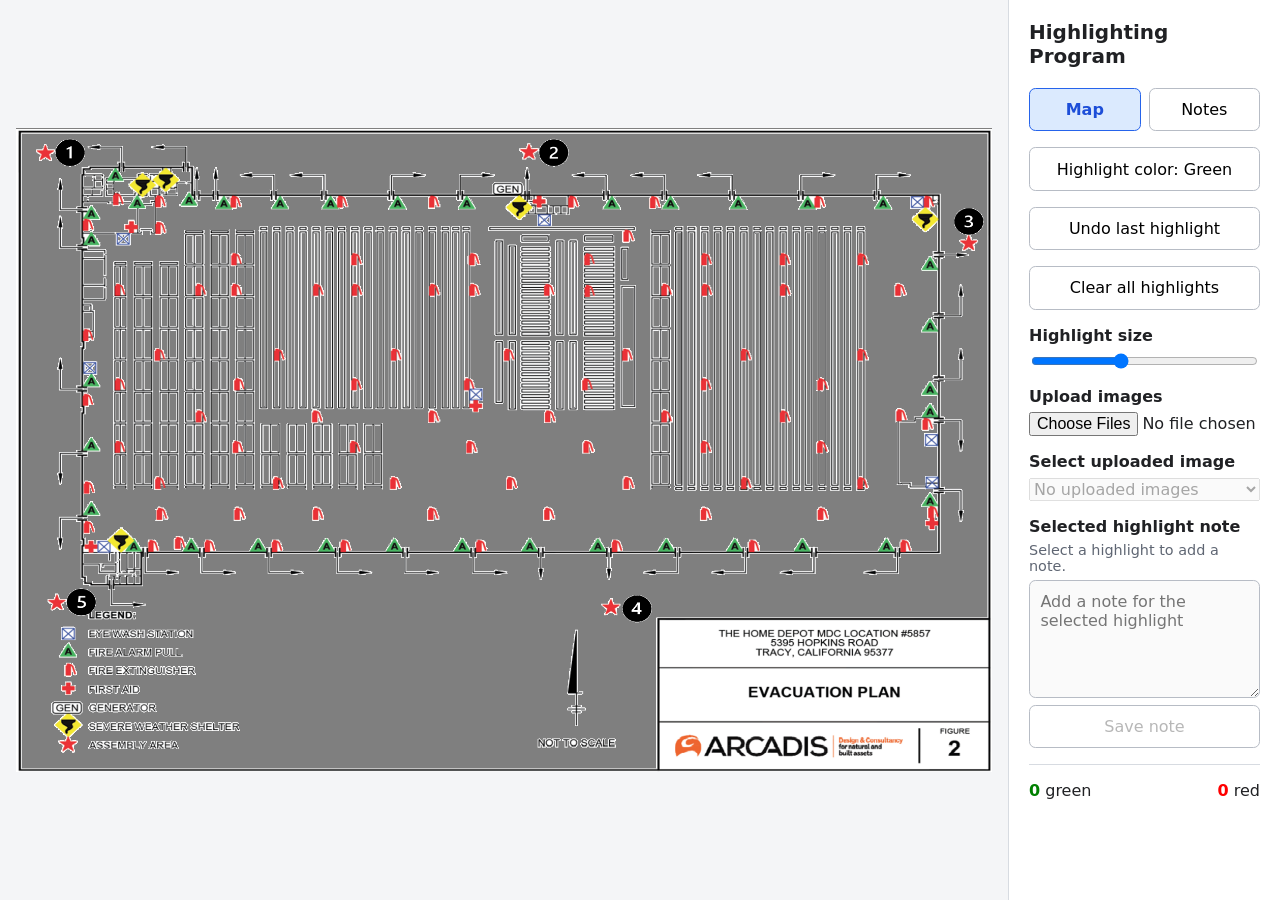
==== index.html @ 97bebf68 "Add highlight notes workflow" ====
<!doctype html>
<html lang="en">
  <head>
    <meta charset="UTF-8" />
    <meta name="viewport" content="width=device-width, initial-scale=1.0" />
    <meta
      name="description"
      content="Mark points of interest on a floor plan or uploaded image."
    />
    <title>Highlighting Program</title>
    <link rel="stylesheet" href="styles.css" />
    <script src="script.js" defer></script>
  </head>
  <body>
    <main class="app">
      <section class="map-container" aria-label="Interactive map">
        <div class="map-frame">
          <img src="assets/firemap.png" alt="Fire extinguisher map" id="map" />
          <div id="highlights" aria-label="Highlights"></div>
          <div id="cursor-preview" aria-hidden="true"></div>
        </div>
      </section>

      <aside class="controls" aria-label="Highlight controls">
        <h1>Highlighting Program</h1>

        <div class="tabs" role="tablist" aria-label="Sidebar views">
          <button
            class="tab-button active"
            id="map-tab"
            type="button"
            role="tab"
            aria-controls="map-panel"
            aria-selected="true"
          >
            Map
          </button>
          <button
            class="tab-button"
            id="notes-tab"
            type="button"
            role="tab"
            aria-controls="notes-panel"
            aria-selected="false"
          >
            Notes
          </button>
        </div>

        <div class="tab-panel active" id="map-panel" role="tabpanel" aria-labelledby="map-tab">
          <button id="toggle-color" type="button">Highlight color: Green</button>
          <button id="undo-highlight" type="button">Undo last highlight</button>
          <button id="clear-highlights" type="button">Clear all highlights</button>

          <div class="field">
            <label for="size">Highlight size</label>
            <input value="45" type="range" id="size" min="10" max="100" />
          </div>

          <div class="field">
            <label for="file">Upload images</label>
            <input type="file" id="file" accept="image/png, image/jpeg" multiple />
          </div>

          <div class="field">
            <label for="pictures">Select uploaded image</label>
            <select id="pictures" disabled>
              <option value="">No uploaded images</option>
            </select>
          </div>

          <div class="field note-editor">
            <label for="highlight-note">Selected highlight note</label>
            <p id="selected-highlight-label">Select a highlight to add a note.</p>
            <textarea
              id="highlight-note"
              rows="5"
              placeholder="Add a note for the selected highlight"
              disabled
            ></textarea>
            <button id="save-note" type="button" disabled>Save note</button>
          </div>

          <p class="counter" aria-live="polite">
            <span><strong class="green-text" id="green-count">0</strong> green</span>
            <span><strong class="red-text" id="red-count">0</strong> red</span>
          </p>
        </div>

        <div class="tab-panel" id="notes-panel" role="tabpanel" aria-labelledby="notes-tab" hidden>
          <h2>Highlight Notes</h2>
          <p class="helper-text">Select a note to locate its circle on the map.</p>
          <div id="notes-list" class="notes-list" aria-live="polite"></div>
        </div>
      </aside>
    </main>
  </body>
</html>
---- styles.css ----
:root {
  color: #202124;
  font-family: system-ui, sans-serif;
  background: #f4f5f7;
}

* {
  box-sizing: border-box;
}

body {
  margin: 0;
}

button,
input,
select,
textarea {
  font: inherit;
}

button,
select,
input[type="file"] {
  width: 100%;
}

button {
  padding: 0.7rem 0.9rem;
  border: 1px solid #b7bcc5;
  border-radius: 0.4rem;
  background: #fff;
  cursor: pointer;
}

button:hover {
  background: #eef1f5;
}

textarea {
  width: 100%;
  resize: vertical;
  border: 1px solid #b7bcc5;
  border-radius: 0.4rem;
  padding: 0.65rem;
}

.app {
  display: grid;
  grid-template-columns: minmax(0, 1fr) 17rem;
  min-height: 100vh;
}

.map-container {
  display: grid;
  place-items: center;
  min-width: 0;
  padding: 1rem;
  overflow: auto;
}

.map-frame {
  position: relative;
  display: inline-block;
  max-width: 100%;
  line-height: 0;
  cursor: crosshair;
}

#map {
  display: block;
  max-width: 100%;
  max-height: calc(100vh - 2rem);
  width: auto;
  height: auto;
}

#highlights,
#cursor-preview {
  position: absolute;
  inset: 0;
}

#highlights {
  overflow: hidden;
}

.highlight,
#cursor-preview {
  border-radius: 50%;
}

.highlight {
  position: absolute;
  transform: translate(-50%, -50%);
  background: green;
  opacity: 0.5;
  pointer-events: auto;
  cursor: pointer;
}

.highlight.red {
  background: red;
}

.highlight.selected {
  outline: 3px solid #111827;
  outline-offset: 3px;
  opacity: 0.75;
}

.highlight.has-note::after {
  content: "";
  position: absolute;
  top: -0.35rem;
  right: -0.35rem;
  width: 0.7rem;
  height: 0.7rem;
  border: 2px solid #fff;
  border-radius: 50%;
  background: #f59e0b;
}

.highlight.located {
  animation: pulse-location 900ms ease-out 2;
}

#cursor-preview {
  display: none;
  inset: auto;
  transform: translate(-50%, -50%);
  background: rgb(0 0 0 / 45%);
  pointer-events: none;
}

.controls {
  display: flex;
  flex-direction: column;
  gap: 1rem;
  padding: 1.25rem;
  border-left: 1px solid #d7dbe1;
  background: #fff;
}

.controls h1 {
  margin: 0 0 0.25rem;
  font-size: 1.25rem;
}

.tabs {
  display: grid;
  grid-template-columns: 1fr 1fr;
  gap: 0.5rem;
}

.tab-button.active {
  border-color: #2563eb;
  background: #dbeafe;
  color: #1d4ed8;
  font-weight: 700;
}

.tab-panel {
  display: none;
  flex-direction: column;
  gap: 1rem;
}

.tab-panel.active {
  display: flex;
}

.tab-panel h2 {
  margin: 0;
  font-size: 1.05rem;
}

.field {
  display: grid;
  gap: 0.4rem;
}

.field label {
  font-weight: 600;
}

.note-editor p,
.helper-text,
.empty-state {
  margin: 0;
  color: #5f6673;
  font-size: 0.9rem;
}

.notes-list {
  display: grid;
  gap: 0.75rem;
}

.note-card {
  display: grid;
  gap: 0.35rem;
  text-align: left;
}

.note-title {
  font-weight: 700;
}

.note-body {
  color: #374151;
  overflow-wrap: anywhere;
}

.counter {
  display: flex;
  justify-content: space-between;
  margin: auto 0 0;
  padding-top: 1rem;
  border-top: 1px solid #d7dbe1;
}

.green-text {
  color: green;
}

.red-text {
  color: red;
}

@keyframes pulse-location {
  0%,
  100% {
    box-shadow: 0 0 0 0 rgb(37 99 235 / 70%);
  }

  50% {
    box-shadow: 0 0 0 1rem rgb(37 99 235 / 0%);
  }
}

@media (max-width: 700px) {
  .app {
    grid-template-columns: 1fr;
  }

  .controls {
    border-top: 1px solid #d7dbe1;
    border-left: 0;
  }

  #map {
    max-height: 70vh;
  }
}
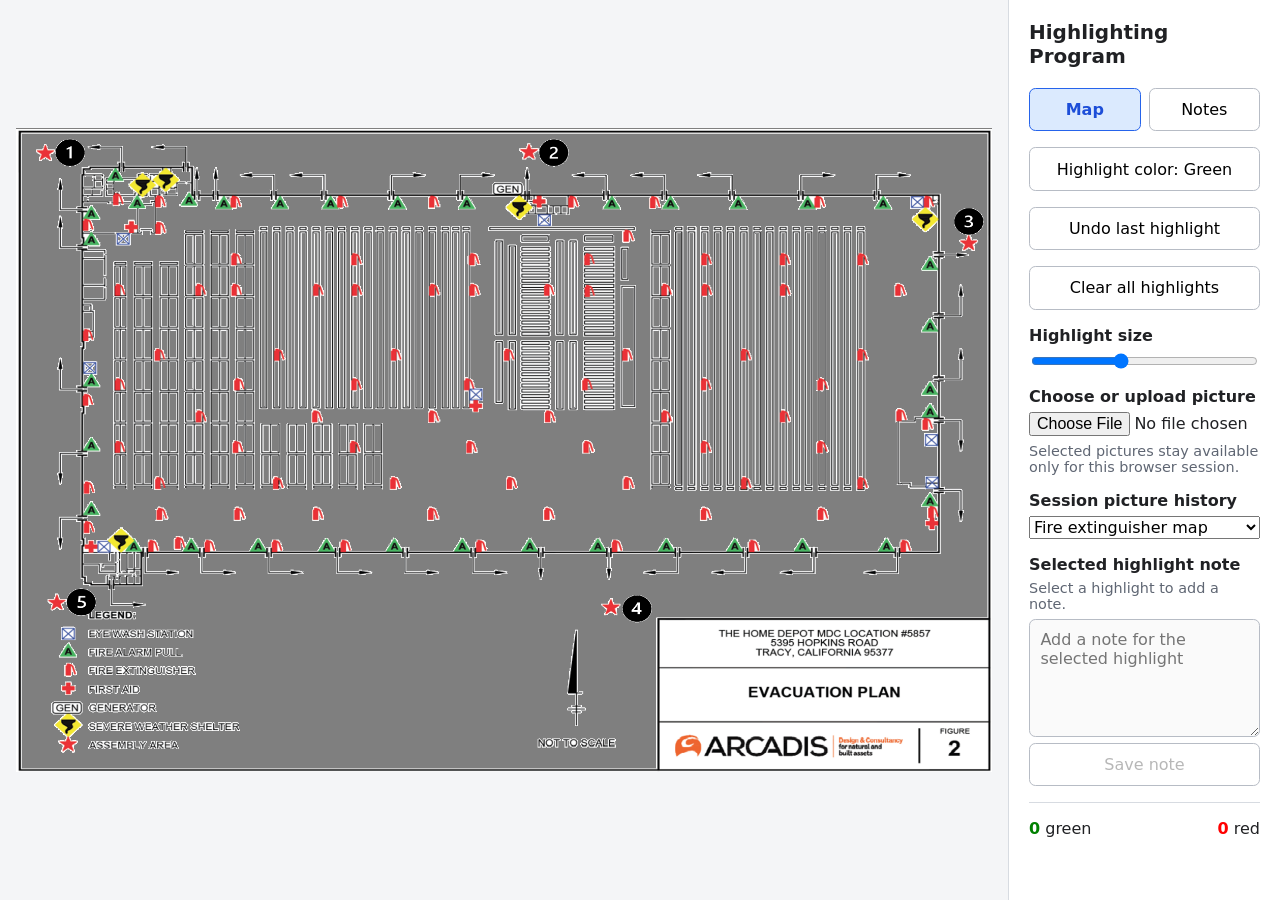
==== commit a5572130: "Use session-only picture history" ====
--- a/index.html
+++ b/index.html
@@ -58,14 +58,15 @@
           </div>
 
           <div class="field">
-            <label for="file">Upload images</label>
-            <input type="file" id="file" accept="image/png, image/jpeg" multiple />
+            <label for="file">Choose or upload picture</label>
+            <input type="file" id="file" accept="image/*" />
+            <p class="helper-text">Selected pictures stay available only for this browser session.</p>
           </div>
 
           <div class="field">
-            <label for="pictures">Select uploaded image</label>
+            <label for="pictures">Session picture history</label>
             <select id="pictures" disabled>
-              <option value="">No uploaded images</option>
+              <option value="">No pictures displayed this session</option>
             </select>
           </div>
 
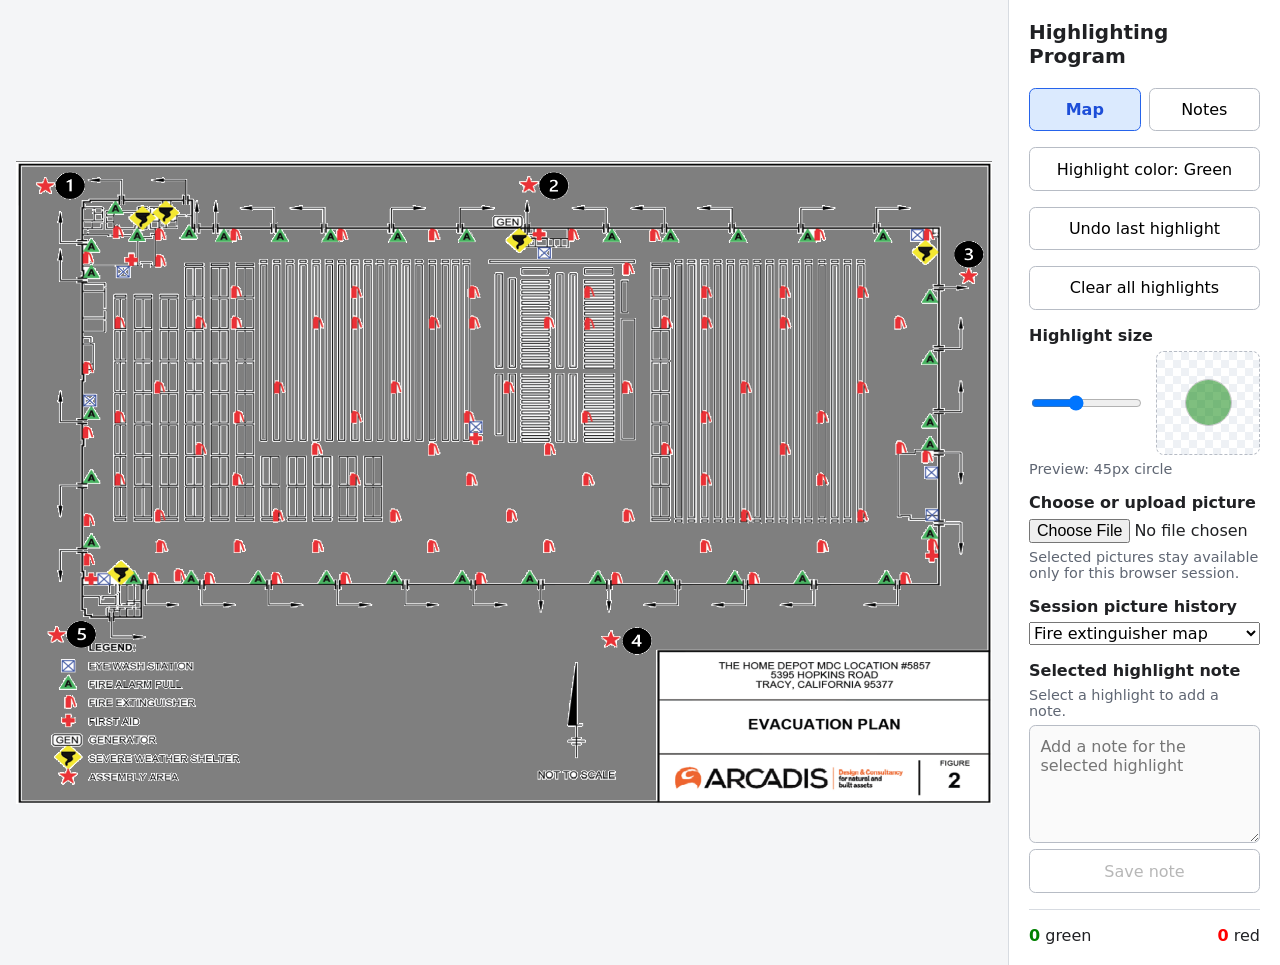
==== commit 1c90f792: "Add highlight size preview" ====
--- a/index.html
+++ b/index.html
@@ -54,7 +54,15 @@
 
           <div class="field">
             <label for="size">Highlight size</label>
-            <input value="45" type="range" id="size" min="10" max="100" />
+            <div class="size-control">
+              <input value="45" type="range" id="size" min="10" max="100" />
+              <div class="size-preview-wrap" aria-hidden="true">
+                <div id="size-preview"></div>
+              </div>
+            </div>
+            <p class="helper-text">
+              Preview: <span id="size-value">45</span>px circle
+            </p>
           </div>
 
           <div class="field">
--- a/styles.css
+++ b/styles.css
@@ -184,6 +184,45 @@
   font-weight: 600;
 }
 
+.size-control {
+  display: grid;
+  grid-template-columns: minmax(0, 1fr) 6.5rem;
+  align-items: center;
+  gap: 0.75rem;
+}
+
+.size-preview-wrap {
+  display: grid;
+  place-items: center;
+  width: 6.5rem;
+  height: 6.5rem;
+  border: 1px dashed #b7bcc5;
+  border-radius: 0.5rem;
+  background:
+    linear-gradient(45deg, #eef1f5 25%, transparent 25%),
+    linear-gradient(-45deg, #eef1f5 25%, transparent 25%),
+    linear-gradient(45deg, transparent 75%, #eef1f5 75%),
+    linear-gradient(-45deg, transparent 75%, #eef1f5 75%);
+  background-position:
+    0 0,
+    0 0.5rem,
+    0.5rem -0.5rem,
+    -0.5rem 0;
+  background-size: 1rem 1rem;
+}
+
+#size-preview {
+  width: 45px;
+  height: 45px;
+  border-radius: 50%;
+  background: rgb(0 128 0 / 50%);
+  outline: 1px solid rgb(0 0 0 / 20%);
+}
+
+#size-preview.red {
+  background: rgb(255 0 0 / 50%);
+}
+
 .note-editor p,
 .helper-text,
 .empty-state {
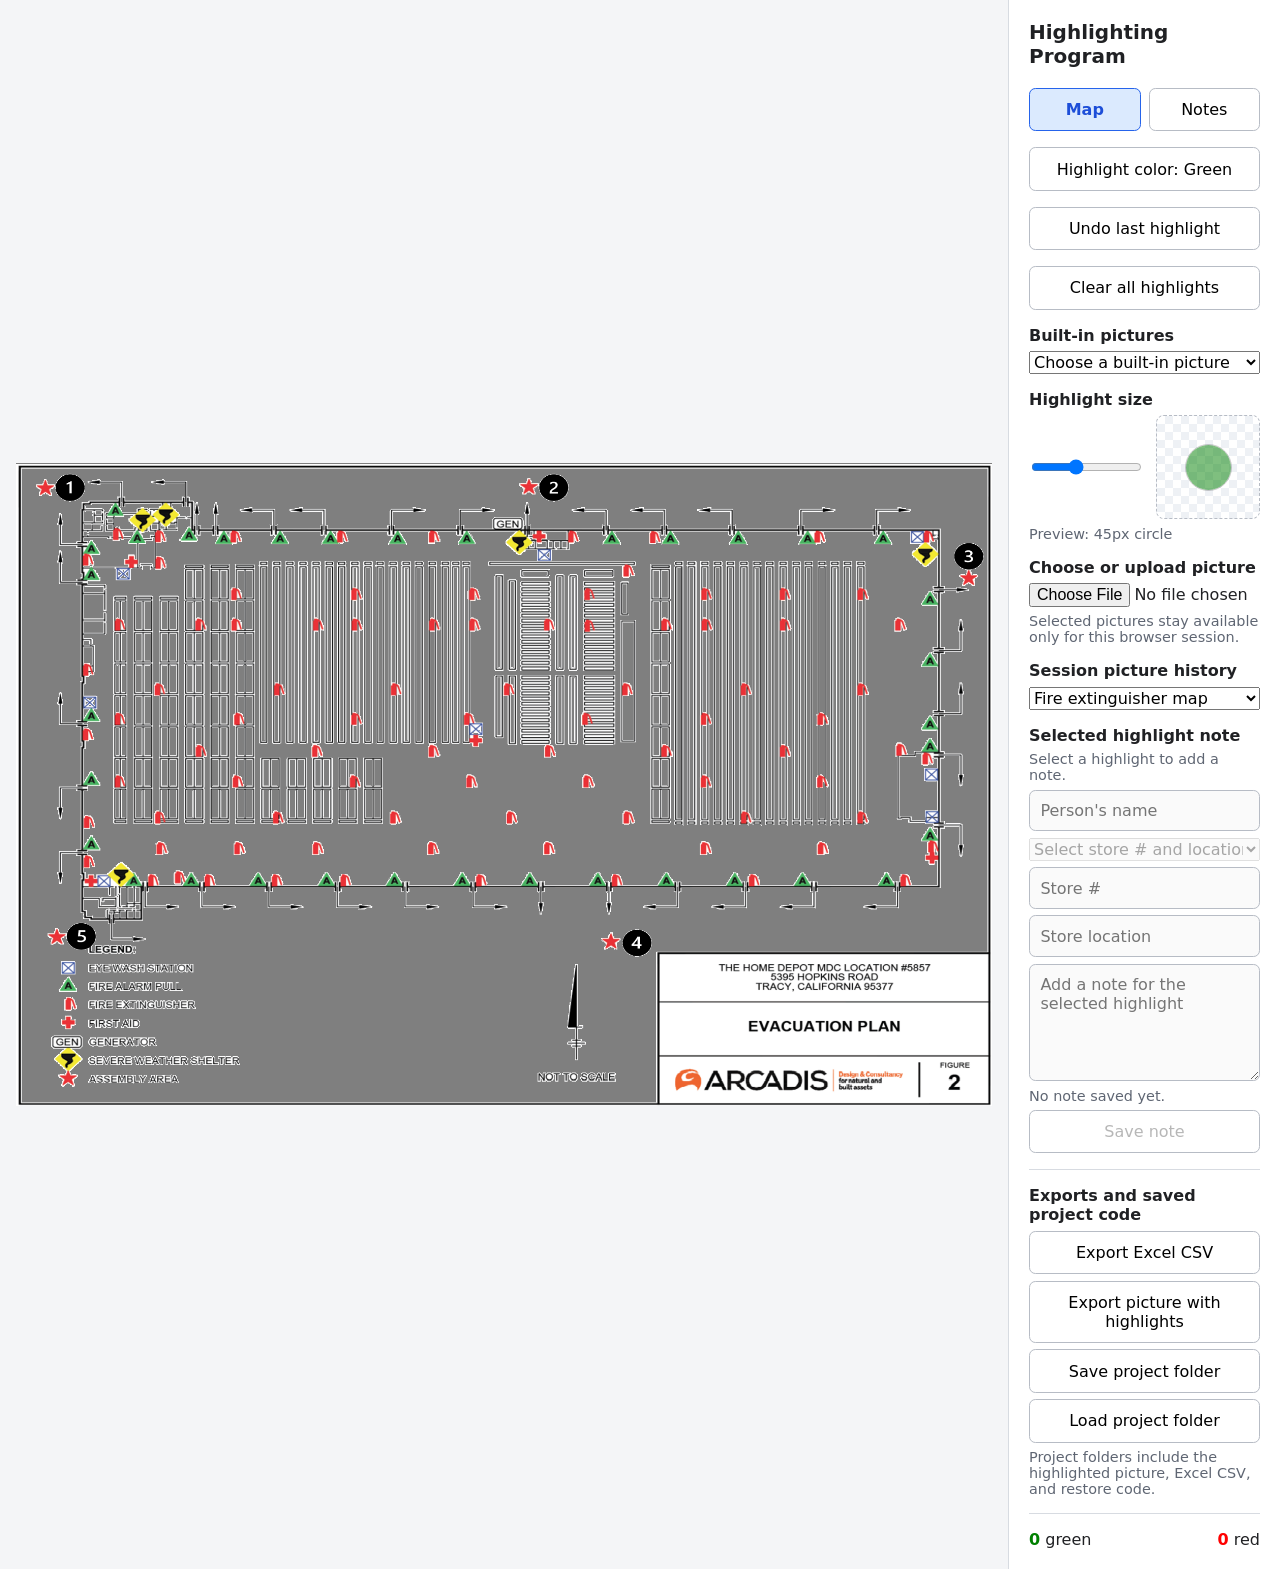
==== commit d2236a62: "Add issue export and project folder workflow" ====
--- a/index.html
+++ b/index.html
@@ -53,6 +53,15 @@
           <button id="clear-highlights" type="button">Clear all highlights</button>
 
           <div class="field">
+            <label for="built-in-pictures">Built-in pictures</label>
+            <select id="built-in-pictures">
+              <option value="">Choose a built-in picture</option>
+              <option value="assets/firemap.png">Fire extinguisher map</option>
+              <option value="assets/worldmap.jpg">World map</option>
+            </select>
+          </div>
+
+          <div class="field">
             <label for="size">Highlight size</label>
             <div class="size-control">
               <input value="45" type="range" id="size" min="10" max="100" />
@@ -81,13 +90,42 @@
           <div class="field note-editor">
             <label for="highlight-note">Selected highlight note</label>
             <p id="selected-highlight-label">Select a highlight to add a note.</p>
+            <input
+              id="note-author"
+              type="text"
+              placeholder="Person's name"
+              disabled
+            />
+            <select id="store-location" disabled>
+              <option value="">Select store # and location</option>
+              <option value="001|Main Store">001 - Main Store</option>
+              <option value="002|North Location">002 - North Location</option>
+              <option value="003|South Location">003 - South Location</option>
+              <option value="custom|Custom Location">Custom location</option>
+            </select>
+            <div class="custom-store-fields" id="custom-store-fields" hidden>
+              <input id="custom-store-number" type="text" placeholder="Store #" disabled />
+              <input id="custom-store-location" type="text" placeholder="Store location" disabled />
+            </div>
             <textarea
               id="highlight-note"
               rows="5"
               placeholder="Add a note for the selected highlight"
               disabled
             ></textarea>
+            <p class="helper-text" id="note-timestamp">No note saved yet.</p>
             <button id="save-note" type="button" disabled>Save note</button>
+          </div>
+
+          <div class="field export-tools">
+            <label>Exports and saved project code</label>
+            <button id="export-csv" type="button">Export Excel CSV</button>
+            <button id="export-image" type="button">Export picture with highlights</button>
+            <button id="save-project" type="button">Save project folder</button>
+            <button id="load-project-folder" type="button">Load project folder</button>
+            <p class="helper-text">
+              Project folders include the highlighted picture, Excel CSV, and restore code.
+            </p>
           </div>
 
           <p class="counter" aria-live="polite">
--- a/styles.css
+++ b/styles.css
@@ -21,6 +21,7 @@
 
 button,
 select,
+input[type="text"],
 input[type="file"] {
   width: 100%;
 }
@@ -35,6 +36,12 @@
 
 button:hover {
   background: #eef1f5;
+}
+
+input[type="text"] {
+  border: 1px solid #b7bcc5;
+  border-radius: 0.4rem;
+  padding: 0.65rem;
 }
 
 textarea {
@@ -231,6 +238,16 @@
   font-size: 0.9rem;
 }
 
+.custom-store-fields {
+  display: grid;
+  gap: 0.4rem;
+}
+
+.export-tools {
+  padding-top: 1rem;
+  border-top: 1px solid #d7dbe1;
+}
+
 .notes-list {
   display: grid;
   gap: 0.75rem;
@@ -244,6 +261,11 @@
 
 .note-title {
   font-weight: 700;
+}
+
+.note-meta {
+  color: #5f6673;
+  font-size: 0.85rem;
 }
 
 .note-body {
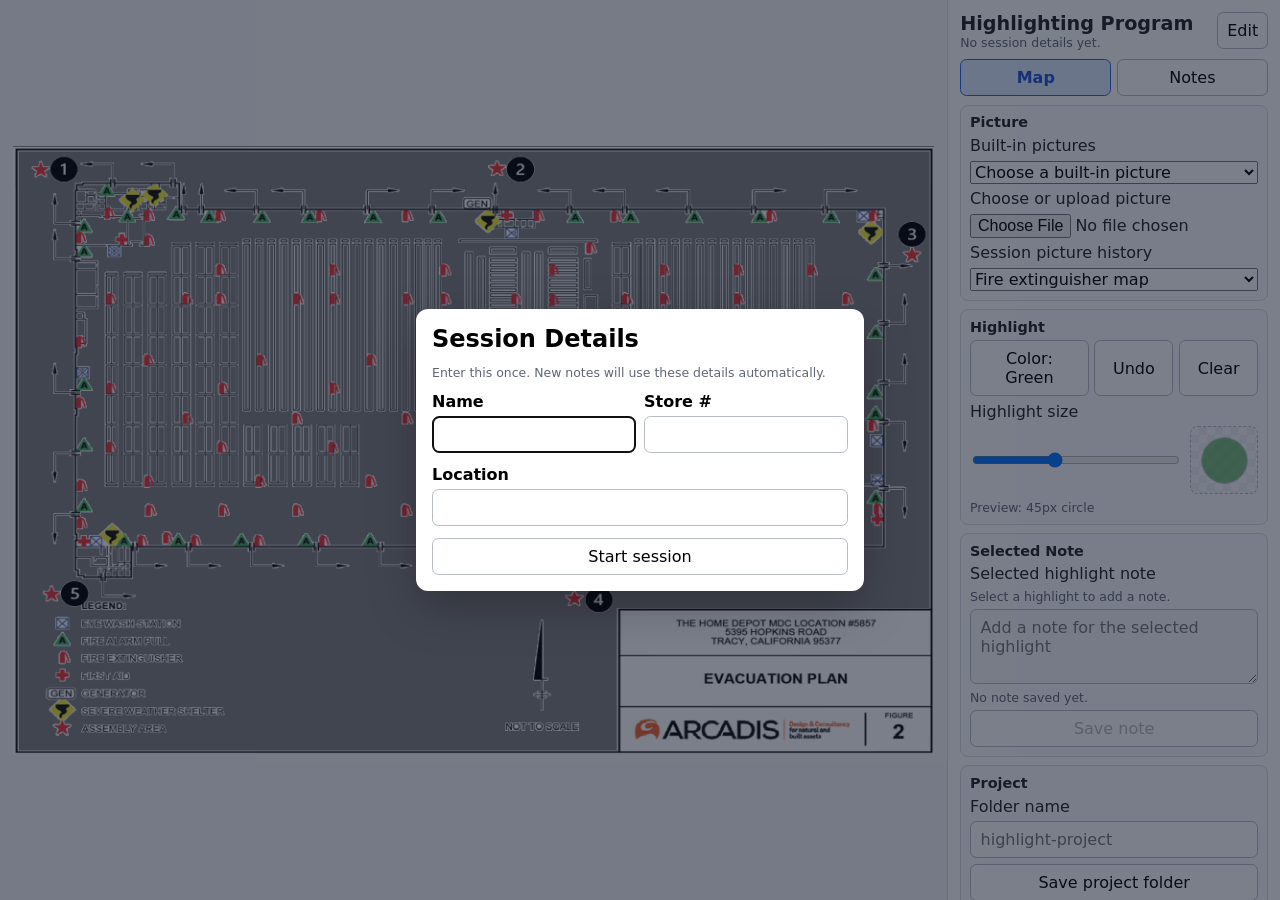
==== commit cf6dccbe: "Compact sidebar and consolidate project export" ====
--- a/index.html
+++ b/index.html
@@ -12,6 +12,41 @@
     <script src="script.js" defer></script>
   </head>
   <body>
+    <dialog id="session-dialog">
+      <form method="dialog" id="session-form" class="dialog-card">
+        <h2>Session Details</h2>
+        <p class="helper-text">Enter this once. New notes will use these details automatically.</p>
+        <div class="compact-grid">
+          <div class="field">
+            <label for="session-name">Name</label>
+            <input id="session-name" type="text" required />
+          </div>
+          <div class="field">
+            <label for="session-store-number">Store #</label>
+            <input id="session-store-number" type="text" required />
+          </div>
+        </div>
+        <div class="field">
+          <label for="session-store-location">Location</label>
+          <input id="session-store-location" type="text" required />
+        </div>
+        <button id="save-session" type="submit">Start session</button>
+      </form>
+    </dialog>
+
+    <dialog id="unsaved-dialog">
+      <form method="dialog" class="dialog-card">
+        <h2>Unsaved session data</h2>
+        <p>
+          You have current-session data that may be lost if you continue before exporting the project folder.
+        </p>
+        <div class="dialog-actions">
+          <button id="cancel-risky-action" value="cancel" type="submit">Stay here</button>
+          <button id="confirm-risky-action" value="confirm" type="submit">Continue anyway</button>
+        </div>
+      </form>
+    </dialog>
+
     <main class="app">
       <section class="map-container" aria-label="Interactive map">
         <div class="map-frame">
@@ -22,7 +57,13 @@
       </section>
 
       <aside class="controls" aria-label="Highlight controls">
-        <h1>Highlighting Program</h1>
+        <header class="sidebar-header">
+          <div>
+            <h1>Highlighting Program</h1>
+            <p id="session-summary">No session details yet.</p>
+          </div>
+          <button id="edit-session" class="small-button" type="button">Edit</button>
+        </header>
 
         <div class="tabs" role="tablist" aria-label="Sidebar views">
           <button
@@ -48,20 +89,29 @@
         </div>
 
         <div class="tab-panel active" id="map-panel" role="tabpanel" aria-labelledby="map-tab">
-          <button id="toggle-color" type="button">Highlight color: Green</button>
-          <button id="undo-highlight" type="button">Undo last highlight</button>
-          <button id="clear-highlights" type="button">Clear all highlights</button>
-
-          <div class="field">
+          <section class="panel-section">
+            <h2>Picture</h2>
             <label for="built-in-pictures">Built-in pictures</label>
             <select id="built-in-pictures">
               <option value="">Choose a built-in picture</option>
               <option value="assets/firemap.png">Fire extinguisher map</option>
               <option value="assets/worldmap.jpg">World map</option>
             </select>
-          </div>
+            <label for="file">Choose or upload picture</label>
+            <input type="file" id="file" accept="image/*" />
+            <label for="pictures">Session picture history</label>
+            <select id="pictures" disabled>
+              <option value="">No pictures displayed this session</option>
+            </select>
+          </section>
 
-          <div class="field">
+          <section class="panel-section">
+            <h2>Highlight</h2>
+            <div class="button-row">
+              <button id="toggle-color" type="button">Color: Green</button>
+              <button id="undo-highlight" type="button">Undo</button>
+              <button id="clear-highlights" type="button">Clear</button>
+            </div>
             <label for="size">Highlight size</label>
             <div class="size-control">
               <input value="45" type="range" id="size" min="10" max="100" />
@@ -72,61 +122,29 @@
             <p class="helper-text">
               Preview: <span id="size-value">45</span>px circle
             </p>
-          </div>
+          </section>
 
-          <div class="field">
-            <label for="file">Choose or upload picture</label>
-            <input type="file" id="file" accept="image/*" />
-            <p class="helper-text">Selected pictures stay available only for this browser session.</p>
-          </div>
-
-          <div class="field">
-            <label for="pictures">Session picture history</label>
-            <select id="pictures" disabled>
-              <option value="">No pictures displayed this session</option>
-            </select>
-          </div>
-
-          <div class="field note-editor">
+          <section class="panel-section note-editor">
+            <h2>Selected Note</h2>
             <label for="highlight-note">Selected highlight note</label>
             <p id="selected-highlight-label">Select a highlight to add a note.</p>
-            <input
-              id="note-author"
-              type="text"
-              placeholder="Person's name"
-              disabled
-            />
-            <select id="store-location" disabled>
-              <option value="">Select store # and location</option>
-              <option value="001|Main Store">001 - Main Store</option>
-              <option value="002|North Location">002 - North Location</option>
-              <option value="003|South Location">003 - South Location</option>
-              <option value="custom|Custom Location">Custom location</option>
-            </select>
-            <div class="custom-store-fields" id="custom-store-fields" hidden>
-              <input id="custom-store-number" type="text" placeholder="Store #" disabled />
-              <input id="custom-store-location" type="text" placeholder="Store location" disabled />
-            </div>
             <textarea
               id="highlight-note"
-              rows="5"
+              rows="3"
               placeholder="Add a note for the selected highlight"
               disabled
             ></textarea>
             <p class="helper-text" id="note-timestamp">No note saved yet.</p>
             <button id="save-note" type="button" disabled>Save note</button>
-          </div>
+          </section>
 
-          <div class="field export-tools">
-            <label>Exports and saved project code</label>
-            <button id="export-csv" type="button">Export Excel CSV</button>
-            <button id="export-image" type="button">Export picture with highlights</button>
+          <section class="panel-section export-tools">
+            <h2>Project</h2>
+            <label for="project-folder-name">Folder name</label>
+            <input id="project-folder-name" type="text" placeholder="highlight-project" />
             <button id="save-project" type="button">Save project folder</button>
             <button id="load-project-folder" type="button">Load project folder</button>
-            <p class="helper-text">
-              Project folders include the highlighted picture, Excel CSV, and restore code.
-            </p>
-          </div>
+          </section>
 
           <p class="counter" aria-live="polite">
             <span><strong class="green-text" id="green-count">0</strong> green</span>
--- a/styles.css
+++ b/styles.css
@@ -10,6 +10,7 @@
 
 body {
   margin: 0;
+  overflow: hidden;
 }
 
 button,
@@ -27,7 +28,7 @@
 }
 
 button {
-  padding: 0.7rem 0.9rem;
+  padding: 0.5rem 0.65rem;
   border: 1px solid #b7bcc5;
   border-radius: 0.4rem;
   background: #fff;
@@ -41,7 +42,7 @@
 input[type="text"] {
   border: 1px solid #b7bcc5;
   border-radius: 0.4rem;
-  padding: 0.65rem;
+  padding: 0.5rem 0.6rem;
 }
 
 textarea {
@@ -49,20 +50,21 @@
   resize: vertical;
   border: 1px solid #b7bcc5;
   border-radius: 0.4rem;
-  padding: 0.65rem;
+  padding: 0.5rem 0.6rem;
 }
 
 .app {
   display: grid;
-  grid-template-columns: minmax(0, 1fr) 17rem;
-  min-height: 100vh;
+  grid-template-columns: minmax(0, 1fr) clamp(18rem, 26vw, 23rem);
+  height: 100dvh;
+  min-height: 0;
 }
 
 .map-container {
   display: grid;
   place-items: center;
   min-width: 0;
-  padding: 1rem;
+  padding: clamp(0.35rem, 1vw, 1rem);
   overflow: auto;
 }
 
@@ -77,7 +79,7 @@
 #map {
   display: block;
   max-width: 100%;
-  max-height: calc(100vh - 2rem);
+  max-height: calc(100dvh - 1rem);
   width: auto;
   height: auto;
 }
@@ -143,21 +145,44 @@
 .controls {
   display: flex;
   flex-direction: column;
-  gap: 1rem;
-  padding: 1.25rem;
+  gap: 0.55rem;
+  min-height: 0;
+  padding: 0.75rem;
   border-left: 1px solid #d7dbe1;
   background: #fff;
-}
-
-.controls h1 {
-  margin: 0 0 0.25rem;
-  font-size: 1.25rem;
+  overflow: hidden;
+}
+
+.sidebar-header {
+  display: grid;
+  grid-template-columns: minmax(0, 1fr) auto;
+  gap: 0.5rem;
+  align-items: start;
+}
+
+.sidebar-header h1,
+.sidebar-header p {
+  margin: 0;
+}
+
+.sidebar-header h1 {
+  font-size: clamp(1rem, 1.6vw, 1.2rem);
+}
+
+.sidebar-header p {
+  color: #5f6673;
+  font-size: 0.78rem;
+}
+
+.small-button {
+  width: auto;
+  padding-inline: 0.55rem;
 }
 
 .tabs {
   display: grid;
   grid-template-columns: 1fr 1fr;
-  gap: 0.5rem;
+  gap: 0.35rem;
 }
 
 .tab-button.active {
@@ -170,7 +195,8 @@
 .tab-panel {
   display: none;
   flex-direction: column;
-  gap: 1rem;
+  gap: 0.5rem;
+  min-height: 0;
 }
 
 .tab-panel.active {
@@ -179,30 +205,45 @@
 
 .tab-panel h2 {
   margin: 0;
-  font-size: 1.05rem;
+  font-size: 0.9rem;
 }
 
 .field {
   display: grid;
-  gap: 0.4rem;
+  gap: 0.3rem;
 }
 
 .field label {
   font-weight: 600;
 }
 
+.panel-section {
+  display: grid;
+  gap: 0.35rem;
+  padding: 0.55rem;
+  border: 1px solid #d7dbe1;
+  border-radius: 0.5rem;
+  background: #fbfcfd;
+}
+
+.button-row {
+  display: grid;
+  grid-template-columns: 1.2fr 0.8fr 0.8fr;
+  gap: 0.35rem;
+}
+
 .size-control {
   display: grid;
-  grid-template-columns: minmax(0, 1fr) 6.5rem;
+  grid-template-columns: minmax(0, 1fr) 4.25rem;
   align-items: center;
-  gap: 0.75rem;
+  gap: 0.5rem;
 }
 
 .size-preview-wrap {
   display: grid;
   place-items: center;
-  width: 6.5rem;
-  height: 6.5rem;
+  width: 4.25rem;
+  height: 4.25rem;
   border: 1px dashed #b7bcc5;
   border-radius: 0.5rem;
   background:
@@ -235,22 +276,14 @@
 .empty-state {
   margin: 0;
   color: #5f6673;
-  font-size: 0.9rem;
-}
-
-.custom-store-fields {
-  display: grid;
-  gap: 0.4rem;
-}
-
-.export-tools {
-  padding-top: 1rem;
-  border-top: 1px solid #d7dbe1;
+  font-size: 0.78rem;
 }
 
 .notes-list {
   display: grid;
-  gap: 0.75rem;
+  gap: 0.5rem;
+  min-height: 0;
+  overflow: auto;
 }
 
 .note-card {
@@ -276,9 +309,39 @@
 .counter {
   display: flex;
   justify-content: space-between;
-  margin: auto 0 0;
-  padding-top: 1rem;
+  margin: 0;
+  padding-top: 0.5rem;
   border-top: 1px solid #d7dbe1;
+}
+
+dialog {
+  width: min(92vw, 28rem);
+  border: 0;
+  border-radius: 0.75rem;
+  padding: 0;
+  box-shadow: 0 1rem 3rem rgb(0 0 0 / 25%);
+}
+
+dialog::backdrop {
+  background: rgb(15 23 42 / 55%);
+}
+
+.dialog-card {
+  display: grid;
+  gap: 0.75rem;
+  padding: 1rem;
+}
+
+.dialog-card h2,
+.dialog-card p {
+  margin: 0;
+}
+
+.compact-grid,
+.dialog-actions {
+  display: grid;
+  grid-template-columns: 1fr 1fr;
+  gap: 0.5rem;
 }
 
 .green-text {
@@ -301,16 +364,56 @@
 }
 
 @media (max-width: 700px) {
+  body {
+    overflow: auto;
+  }
+
   .app {
     grid-template-columns: 1fr;
+    height: auto;
+    min-height: 100dvh;
   }
 
   .controls {
     border-top: 1px solid #d7dbe1;
     border-left: 0;
+    overflow: visible;
   }
 
   #map {
     max-height: 70vh;
   }
 }
+
+@media (max-height: 760px) and (min-width: 701px) {
+  button,
+  input[type="text"],
+  select,
+  textarea {
+    padding-block: 0.35rem;
+    font-size: 0.85rem;
+  }
+
+  .controls {
+    gap: 0.35rem;
+    padding: 0.5rem;
+  }
+
+  .panel-section {
+    gap: 0.25rem;
+    padding: 0.4rem;
+  }
+
+  .helper-text {
+    display: none;
+  }
+
+  .size-preview-wrap {
+    width: 3.5rem;
+    height: 3.5rem;
+  }
+
+  .size-control {
+    grid-template-columns: minmax(0, 1fr) 3.5rem;
+  }
+}
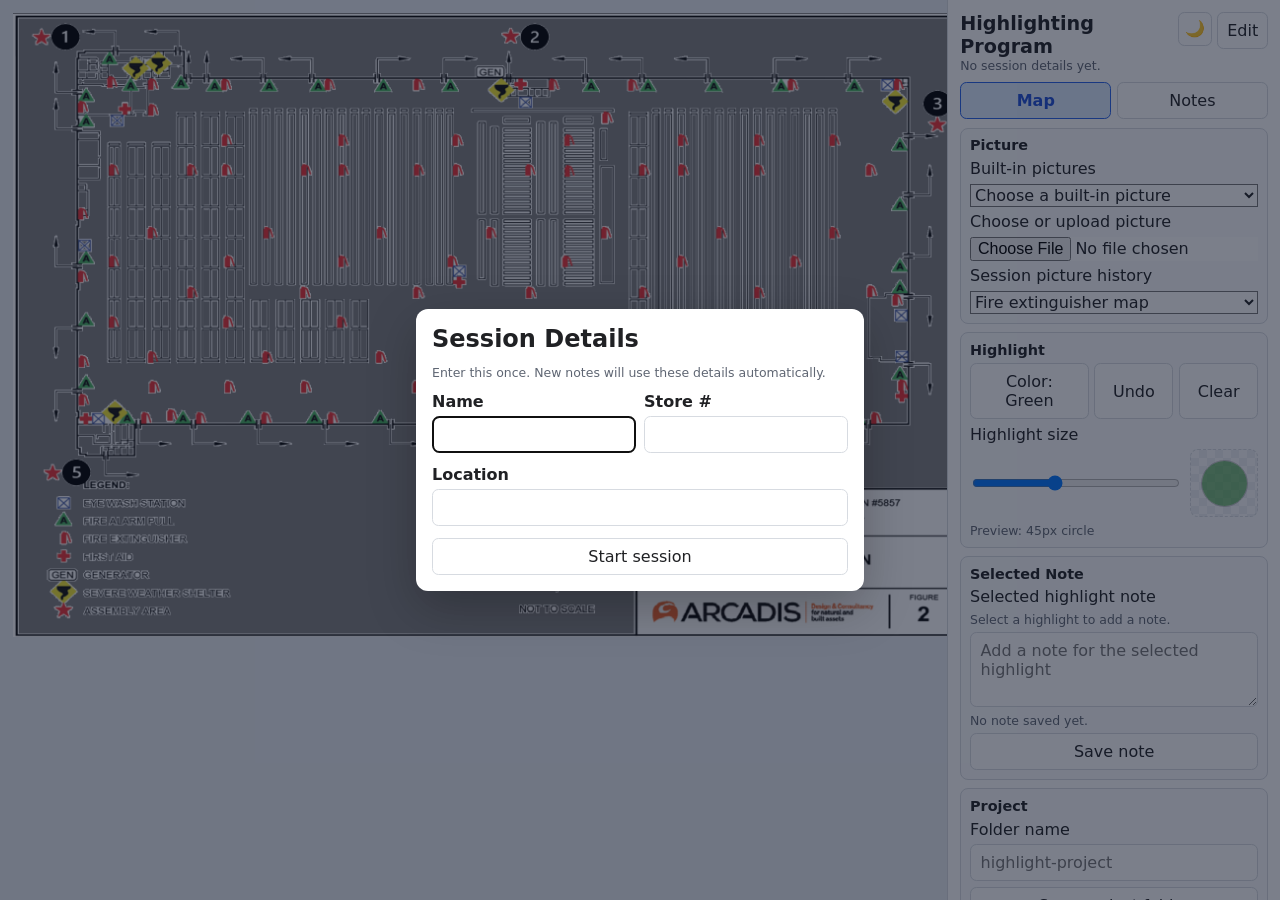
==== commit 182f905c: "Fit map area and add theme toggle" ====
--- a/index.html
+++ b/index.html
@@ -62,7 +62,18 @@
             <h1>Highlighting Program</h1>
             <p id="session-summary">No session details yet.</p>
           </div>
-          <button id="edit-session" class="small-button" type="button">Edit</button>
+          <div class="header-actions">
+            <button
+              id="theme-toggle"
+              class="icon-button"
+              type="button"
+              aria-label="Switch to dark mode"
+              title="Switch to dark mode"
+            >
+              🌙
+            </button>
+            <button id="edit-session" class="small-button" type="button">Edit</button>
+          </div>
         </header>
 
         <div class="tabs" role="tablist" aria-label="Sidebar views">
--- a/styles.css
+++ b/styles.css
@@ -1,7 +1,34 @@
 :root {
-  color: #202124;
+  color: var(--text);
   font-family: system-ui, sans-serif;
-  background: #f4f5f7;
+  background: var(--page-bg);
+  --page-bg: #f4f5f7;
+  --panel-bg: #fff;
+  --section-bg: #fbfcfd;
+  --text: #202124;
+  --muted: #5f6673;
+  --border: #d7dbe1;
+  --control-bg: #fff;
+  --control-hover: #eef1f5;
+  --active-bg: #dbeafe;
+  --active-text: #1d4ed8;
+  --active-border: #2563eb;
+  --map-bg: #e7ebf1;
+}
+
+:root[data-theme="dark"] {
+  --page-bg: #0f172a;
+  --panel-bg: #111827;
+  --section-bg: #1f2937;
+  --text: #e5e7eb;
+  --muted: #a9b4c7;
+  --border: #374151;
+  --control-bg: #0f172a;
+  --control-hover: #263244;
+  --active-bg: #1e3a8a;
+  --active-text: #dbeafe;
+  --active-border: #60a5fa;
+  --map-bg: #020617;
 }
 
 * {
@@ -11,6 +38,7 @@
 body {
   margin: 0;
   overflow: hidden;
+  background: var(--page-bg);
 }
 
 button,
@@ -29,28 +57,39 @@
 
 button {
   padding: 0.5rem 0.65rem;
-  border: 1px solid #b7bcc5;
+  border: 1px solid var(--border);
   border-radius: 0.4rem;
-  background: #fff;
+  background: var(--control-bg);
+  color: var(--text);
   cursor: pointer;
 }
 
 button:hover {
-  background: #eef1f5;
+  background: var(--control-hover);
 }
 
 input[type="text"] {
-  border: 1px solid #b7bcc5;
+  border: 1px solid var(--border);
   border-radius: 0.4rem;
   padding: 0.5rem 0.6rem;
+  background: var(--control-bg);
+  color: var(--text);
 }
 
 textarea {
   width: 100%;
   resize: vertical;
-  border: 1px solid #b7bcc5;
+  border: 1px solid var(--border);
   border-radius: 0.4rem;
   padding: 0.5rem 0.6rem;
+  background: var(--control-bg);
+  color: var(--text);
+}
+
+select,
+input[type="file"] {
+  color: var(--text);
+  background: var(--control-bg);
 }
 
 .app {
@@ -61,27 +100,27 @@
 }
 
 .map-container {
-  display: grid;
-  place-items: center;
   min-width: 0;
+  min-height: 0;
   padding: clamp(0.35rem, 1vw, 1rem);
-  overflow: auto;
+  overflow: hidden;
+  background: var(--map-bg);
 }
 
 .map-frame {
   position: relative;
-  display: inline-block;
-  max-width: 100%;
+  display: grid;
+  width: 100%;
+  height: 100%;
   line-height: 0;
   cursor: crosshair;
 }
 
 #map {
   display: block;
-  max-width: 100%;
-  max-height: calc(100dvh - 1rem);
-  width: auto;
-  height: auto;
+  width: 100%;
+  height: 100%;
+  object-fit: fill;
 }
 
 #highlights,
@@ -148,8 +187,8 @@
   gap: 0.55rem;
   min-height: 0;
   padding: 0.75rem;
-  border-left: 1px solid #d7dbe1;
-  background: #fff;
+  border-left: 1px solid var(--border);
+  background: var(--panel-bg);
   overflow: hidden;
 }
 
@@ -170,7 +209,7 @@
 }
 
 .sidebar-header p {
-  color: #5f6673;
+  color: var(--muted);
   font-size: 0.78rem;
 }
 
@@ -179,6 +218,21 @@
   padding-inline: 0.55rem;
 }
 
+.icon-button {
+  display: grid;
+  place-items: center;
+  width: 2.1rem;
+  height: 2.1rem;
+  padding: 0;
+  font-size: 1rem;
+  line-height: 1;
+}
+
+.header-actions {
+  display: flex;
+  gap: 0.35rem;
+}
+
 .tabs {
   display: grid;
   grid-template-columns: 1fr 1fr;
@@ -186,9 +240,9 @@
 }
 
 .tab-button.active {
-  border-color: #2563eb;
-  background: #dbeafe;
-  color: #1d4ed8;
+  border-color: var(--active-border);
+  background: var(--active-bg);
+  color: var(--active-text);
   font-weight: 700;
 }
 
@@ -221,9 +275,9 @@
   display: grid;
   gap: 0.35rem;
   padding: 0.55rem;
-  border: 1px solid #d7dbe1;
+  border: 1px solid var(--border);
   border-radius: 0.5rem;
-  background: #fbfcfd;
+  background: var(--section-bg);
 }
 
 .button-row {
@@ -244,13 +298,13 @@
   place-items: center;
   width: 4.25rem;
   height: 4.25rem;
-  border: 1px dashed #b7bcc5;
+  border: 1px dashed var(--border);
   border-radius: 0.5rem;
   background:
-    linear-gradient(45deg, #eef1f5 25%, transparent 25%),
-    linear-gradient(-45deg, #eef1f5 25%, transparent 25%),
-    linear-gradient(45deg, transparent 75%, #eef1f5 75%),
-    linear-gradient(-45deg, transparent 75%, #eef1f5 75%);
+    linear-gradient(45deg, var(--control-hover) 25%, transparent 25%),
+    linear-gradient(-45deg, var(--control-hover) 25%, transparent 25%),
+    linear-gradient(45deg, transparent 75%, var(--control-hover) 75%),
+    linear-gradient(-45deg, transparent 75%, var(--control-hover) 75%);
   background-position:
     0 0,
     0 0.5rem,
@@ -275,7 +329,7 @@
 .helper-text,
 .empty-state {
   margin: 0;
-  color: #5f6673;
+  color: var(--muted);
   font-size: 0.78rem;
 }
 
@@ -297,12 +351,12 @@
 }
 
 .note-meta {
-  color: #5f6673;
+  color: var(--muted);
   font-size: 0.85rem;
 }
 
 .note-body {
-  color: #374151;
+  color: var(--text);
   overflow-wrap: anywhere;
 }
 
@@ -311,7 +365,7 @@
   justify-content: space-between;
   margin: 0;
   padding-top: 0.5rem;
-  border-top: 1px solid #d7dbe1;
+  border-top: 1px solid var(--border);
 }
 
 dialog {
@@ -320,6 +374,8 @@
   border-radius: 0.75rem;
   padding: 0;
   box-shadow: 0 1rem 3rem rgb(0 0 0 / 25%);
+  background: var(--panel-bg);
+  color: var(--text);
 }
 
 dialog::backdrop {
@@ -374,8 +430,12 @@
     min-height: 100dvh;
   }
 
+  .map-container {
+    height: 60dvh;
+  }
+
   .controls {
-    border-top: 1px solid #d7dbe1;
+    border-top: 1px solid var(--border);
     border-left: 0;
     overflow: visible;
   }
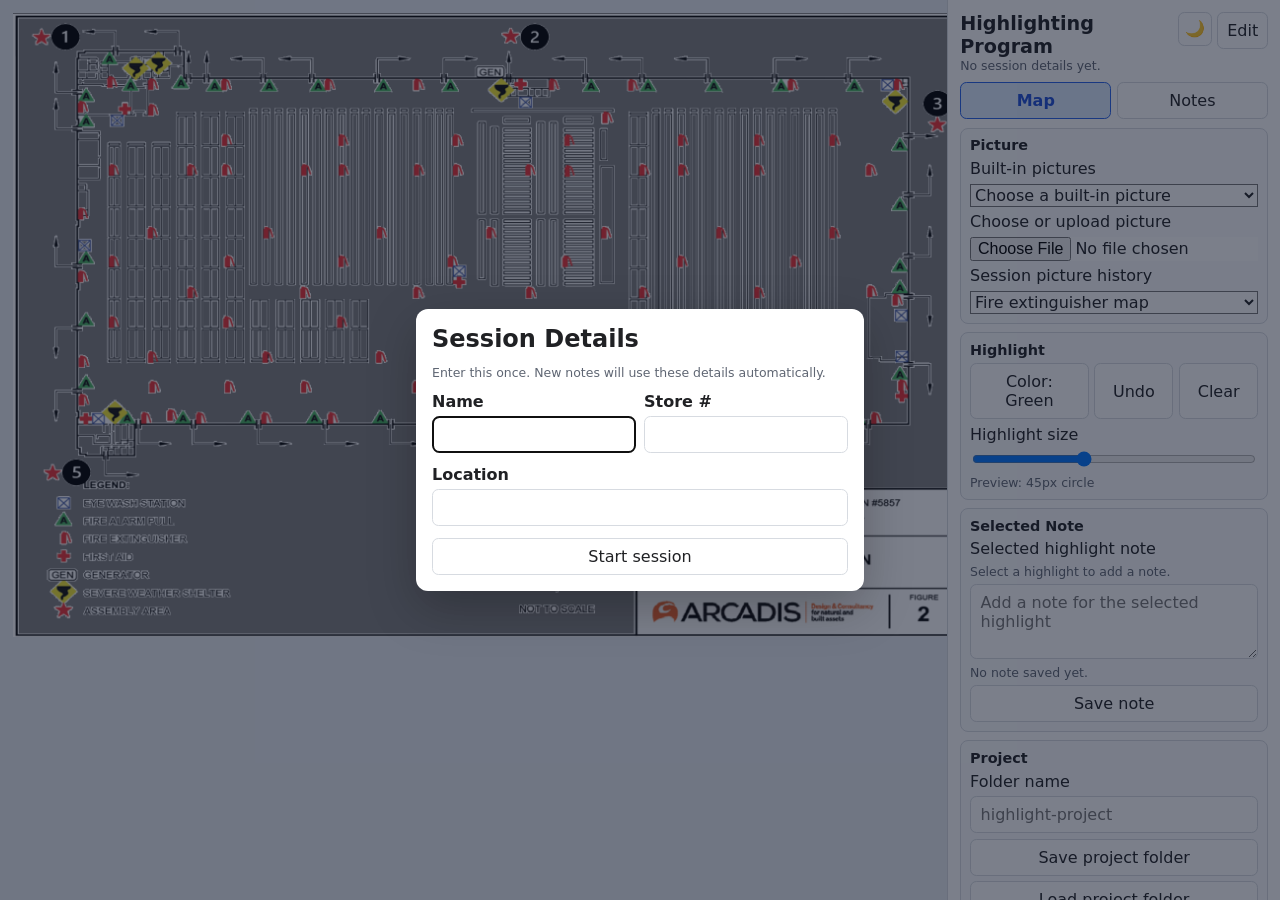
==== commit c72f39c9: "Float highlight size preview on slider hover" ====
--- a/index.html
+++ b/index.html
@@ -124,12 +124,7 @@
               <button id="clear-highlights" type="button">Clear</button>
             </div>
             <label for="size">Highlight size</label>
-            <div class="size-control">
-              <input value="45" type="range" id="size" min="10" max="100" />
-              <div class="size-preview-wrap" aria-hidden="true">
-                <div id="size-preview"></div>
-              </div>
-            </div>
+            <input value="45" type="range" id="size" min="10" max="100" />
             <p class="helper-text">
               Preview: <span id="size-value">45</span>px circle
             </p>
@@ -170,5 +165,6 @@
         </div>
       </aside>
     </main>
+    <div id="size-preview" aria-hidden="true"></div>
   </body>
 </html>
--- a/styles.css
+++ b/styles.css
@@ -286,39 +286,17 @@
   gap: 0.35rem;
 }
 
-.size-control {
-  display: grid;
-  grid-template-columns: minmax(0, 1fr) 4.25rem;
-  align-items: center;
-  gap: 0.5rem;
-}
-
-.size-preview-wrap {
-  display: grid;
-  place-items: center;
-  width: 4.25rem;
-  height: 4.25rem;
-  border: 1px dashed var(--border);
-  border-radius: 0.5rem;
-  background:
-    linear-gradient(45deg, var(--control-hover) 25%, transparent 25%),
-    linear-gradient(-45deg, var(--control-hover) 25%, transparent 25%),
-    linear-gradient(45deg, transparent 75%, var(--control-hover) 75%),
-    linear-gradient(-45deg, transparent 75%, var(--control-hover) 75%);
-  background-position:
-    0 0,
-    0 0.5rem,
-    0.5rem -0.5rem,
-    -0.5rem 0;
-  background-size: 1rem 1rem;
-}
-
 #size-preview {
+  position: fixed;
+  z-index: 20;
+  display: none;
   width: 45px;
   height: 45px;
   border-radius: 50%;
   background: rgb(0 128 0 / 50%);
   outline: 1px solid rgb(0 0 0 / 20%);
+  pointer-events: none;
+  transform: translate(-50%, -50%);
 }
 
 #size-preview.red {
@@ -468,12 +446,4 @@
     display: none;
   }
 
-  .size-preview-wrap {
-    width: 3.5rem;
-    height: 3.5rem;
-  }
-
-  .size-control {
-    grid-template-columns: minmax(0, 1fr) 3.5rem;
-  }
-}
+}
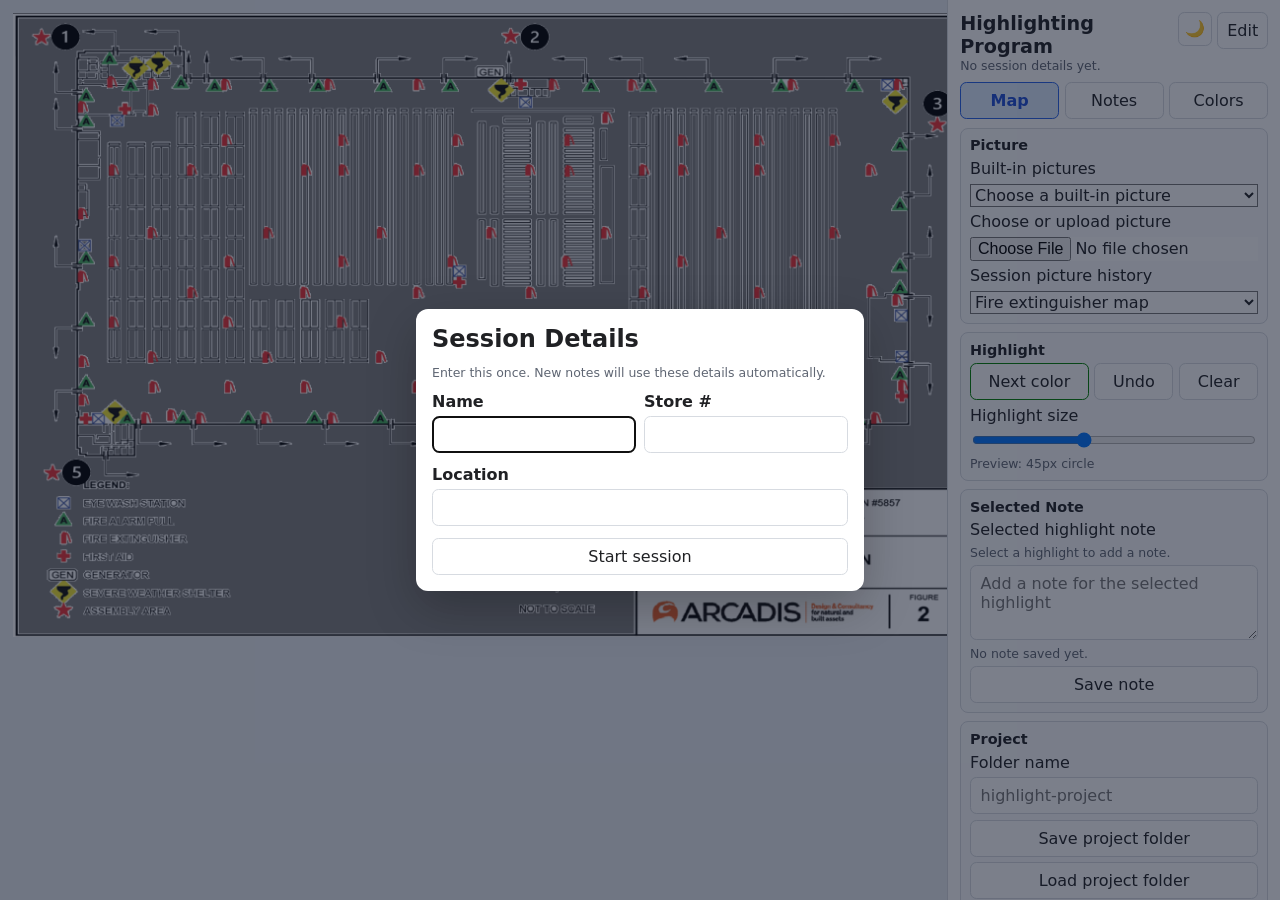
==== commit 4f682e91: "Add custom highlight colors and note dialog" ====
--- a/index.html
+++ b/index.html
@@ -47,6 +47,39 @@
       </form>
     </dialog>
 
+    <dialog id="note-dialog">
+      <form method="dialog" id="note-dialog-form" class="dialog-card">
+        <h2>Edit Highlight Note</h2>
+        <p id="note-dialog-label" class="helper-text">No highlight selected.</p>
+        <textarea
+          id="note-dialog-text"
+          rows="5"
+          placeholder="Add a note for this highlight"
+        ></textarea>
+        <p class="helper-text" id="note-dialog-timestamp">No note saved yet.</p>
+        <div class="dialog-actions">
+          <button value="cancel" type="submit">Cancel</button>
+          <button id="save-note-dialog" value="save" type="submit">Save note</button>
+        </div>
+      </form>
+    </dialog>
+
+    <dialog id="color-dialog">
+      <form method="dialog" id="color-dialog-form" class="dialog-card">
+        <h2>Add Highlight Color</h2>
+        <label for="custom-color">Choose color</label>
+        <input id="custom-color" type="color" value="#2f80ed" />
+        <div class="color-dialog-preview-wrap">
+          <div class="color-dialog-preview" id="custom-color-preview" aria-hidden="true"></div>
+          <p class="helper-text">Live preview updates as you adjust the color panel sliders.</p>
+        </div>
+        <div class="dialog-actions">
+          <button value="cancel" type="submit">Cancel</button>
+          <button id="save-custom-color" value="save" type="submit">Save color</button>
+        </div>
+      </form>
+    </dialog>
+
     <main class="app">
       <section class="map-container" aria-label="Interactive map">
         <div class="map-frame">
@@ -97,6 +130,16 @@
           >
             Notes
           </button>
+          <button
+            class="tab-button"
+            id="colors-tab"
+            type="button"
+            role="tab"
+            aria-controls="colors-panel"
+            aria-selected="false"
+          >
+            Colors
+          </button>
         </div>
 
         <div class="tab-panel active" id="map-panel" role="tabpanel" aria-labelledby="map-tab">
@@ -152,16 +195,23 @@
             <button id="load-project-folder" type="button">Load project folder</button>
           </section>
 
-          <p class="counter" aria-live="polite">
-            <span><strong class="green-text" id="green-count">0</strong> green</span>
-            <span><strong class="red-text" id="red-count">0</strong> red</span>
-          </p>
+          <div class="counter" id="color-counts" aria-live="polite"></div>
         </div>
 
         <div class="tab-panel" id="notes-panel" role="tabpanel" aria-labelledby="notes-tab" hidden>
           <h2>Highlight Notes</h2>
           <p class="helper-text">Select a note to locate its circle on the map.</p>
           <div id="notes-list" class="notes-list" aria-live="polite"></div>
+        </div>
+
+        <div class="tab-panel" id="colors-panel" role="tabpanel" aria-labelledby="colors-tab" hidden>
+          <h2>Highlight Colors</h2>
+          <p class="helper-text">Choose a color circle, add a new color, or delete a saved custom color.</p>
+          <div id="color-list" class="color-list" aria-label="Available highlight colors"></div>
+          <div class="button-row">
+            <button id="add-color" type="button">Add</button>
+            <button id="delete-color" type="button">Delete</button>
+          </div>
         </div>
       </aside>
     </main>
--- a/styles.css
+++ b/styles.css
@@ -147,10 +147,6 @@
   cursor: pointer;
 }
 
-.highlight.red {
-  background: red;
-}
-
 .highlight.selected {
   outline: 3px solid #111827;
   outline-offset: 3px;
@@ -235,7 +231,7 @@
 
 .tabs {
   display: grid;
-  grid-template-columns: 1fr 1fr;
+  grid-template-columns: repeat(3, 1fr);
   gap: 0.35rem;
 }
 
@@ -299,10 +295,6 @@
   transform: translate(-50%, -50%);
 }
 
-#size-preview.red {
-  background: rgb(255 0 0 / 50%);
-}
-
 .note-editor p,
 .helper-text,
 .empty-state {
@@ -340,10 +332,56 @@
 
 .counter {
   display: flex;
-  justify-content: space-between;
+  flex-wrap: wrap;
+  gap: 0.45rem;
   margin: 0;
   padding-top: 0.5rem;
   border-top: 1px solid var(--border);
+}
+
+.color-count {
+  display: inline-flex;
+  align-items: center;
+  gap: 0.25rem;
+  min-width: 2.4rem;
+}
+
+.count-dot {
+  width: 0.85rem;
+  height: 0.85rem;
+  border: 1px solid var(--border);
+  border-radius: 50%;
+}
+
+.color-list {
+  display: flex;
+  flex-wrap: wrap;
+  gap: 0.5rem;
+}
+
+.color-swatch {
+  width: 2.1rem;
+  height: 2.1rem;
+  padding: 0;
+  border-radius: 50%;
+}
+
+.color-swatch.active {
+  outline: 3px solid var(--active-border);
+  outline-offset: 2px;
+}
+
+.color-dialog-preview-wrap {
+  display: grid;
+  place-items: center;
+  gap: 0.5rem;
+}
+
+.color-dialog-preview {
+  width: 5rem;
+  height: 5rem;
+  border: 1px solid var(--border);
+  border-radius: 50%;
 }
 
 dialog {
@@ -378,14 +416,6 @@
   gap: 0.5rem;
 }
 
-.green-text {
-  color: green;
-}
-
-.red-text {
-  color: red;
-}
-
 @keyframes pulse-location {
   0%,
   100% {
